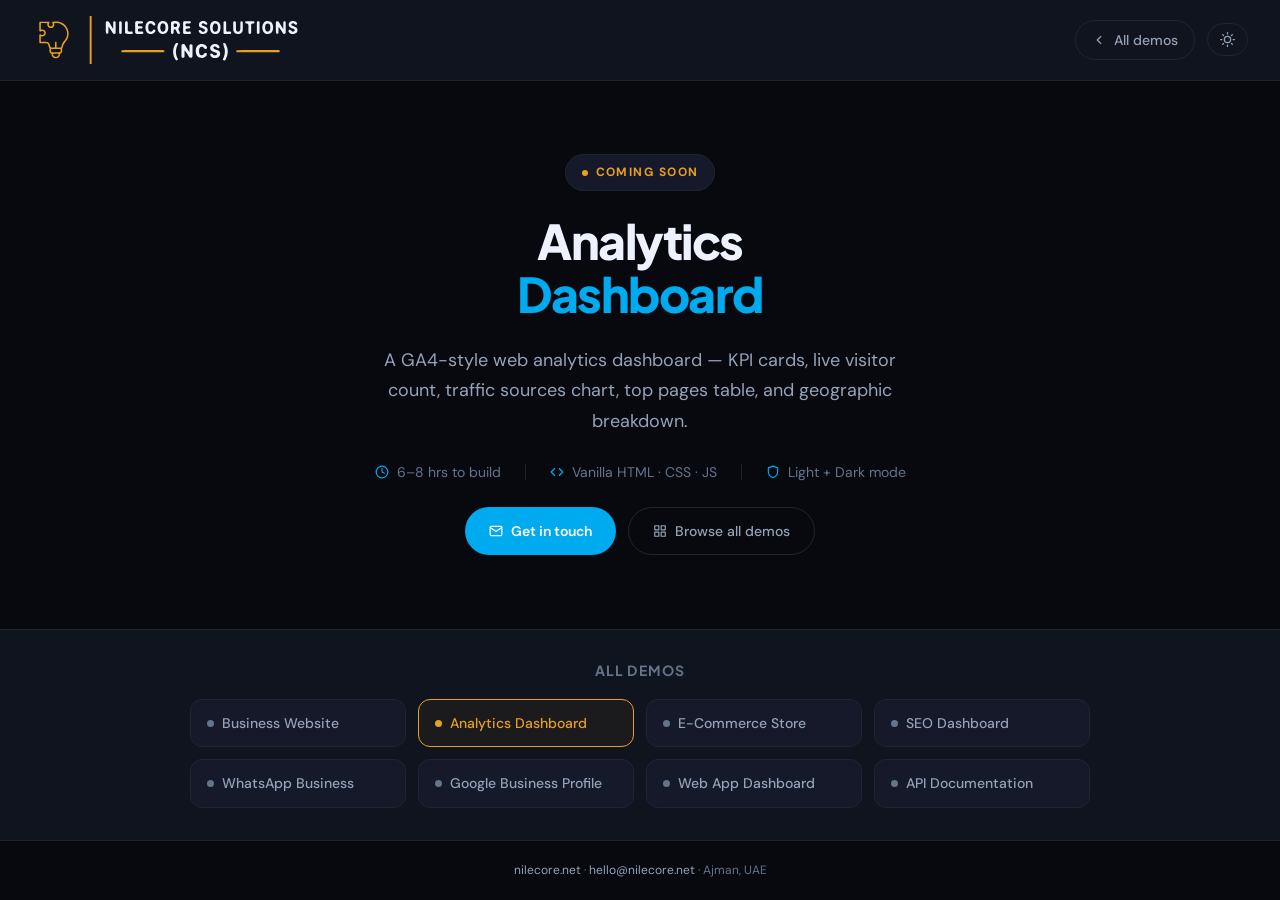
==== analytics-dashboard/index.html @ b914c5e7 "add all demos as comming soon and setup the gallery index page" ====
<!DOCTYPE html>
<html lang="en" data-redirect="../coming-soon/index.html?demo=analytics-dashboard">
<head>
  <meta charset="UTF-8" />
  <meta name="viewport" content="width=device-width, initial-scale=1.0" />
  <title>Coming Soon — NileCore Solutions</title>
  <script src="../styles/redirect.js"></script>
</head>
<body></body>
</html>
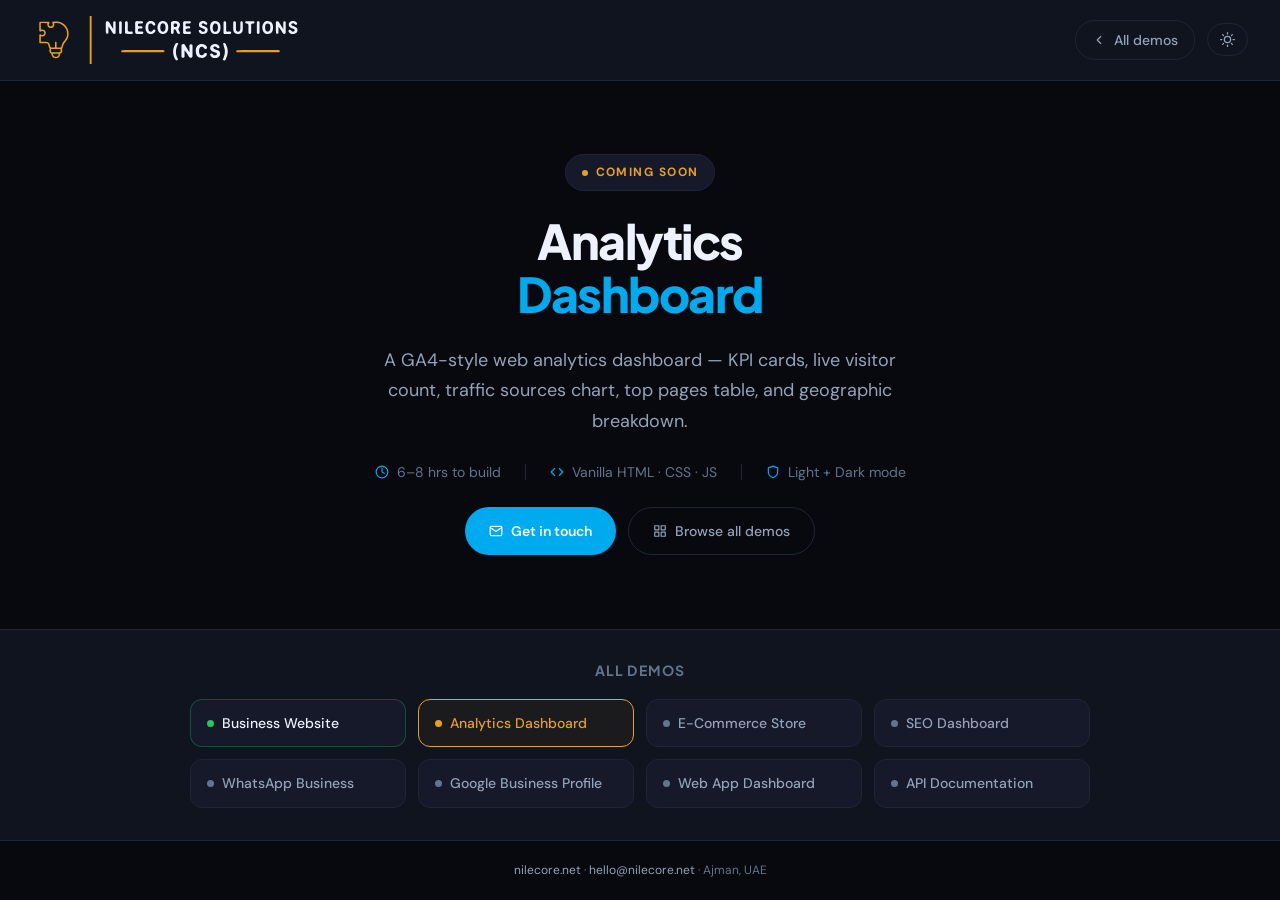
==== commit 5209eb01: "feat(demo-06): add Business Website demo — Pinnacle Corporate Services Complete 5-page vanilla HTML/" ====
--- a/analytics-dashboard/index.html
+++ b/analytics-dashboard/index.html
@@ -4,7 +4,7 @@
   <meta charset="UTF-8" />
   <meta name="viewport" content="width=device-width, initial-scale=1.0" />
   <title>Coming Soon — NileCore Solutions</title>
-  <script src="../styles/redirect.js"></script>
+  <script src="../scripts/redirect.js"></script>
 </head>
 <body></body>
 </html>
